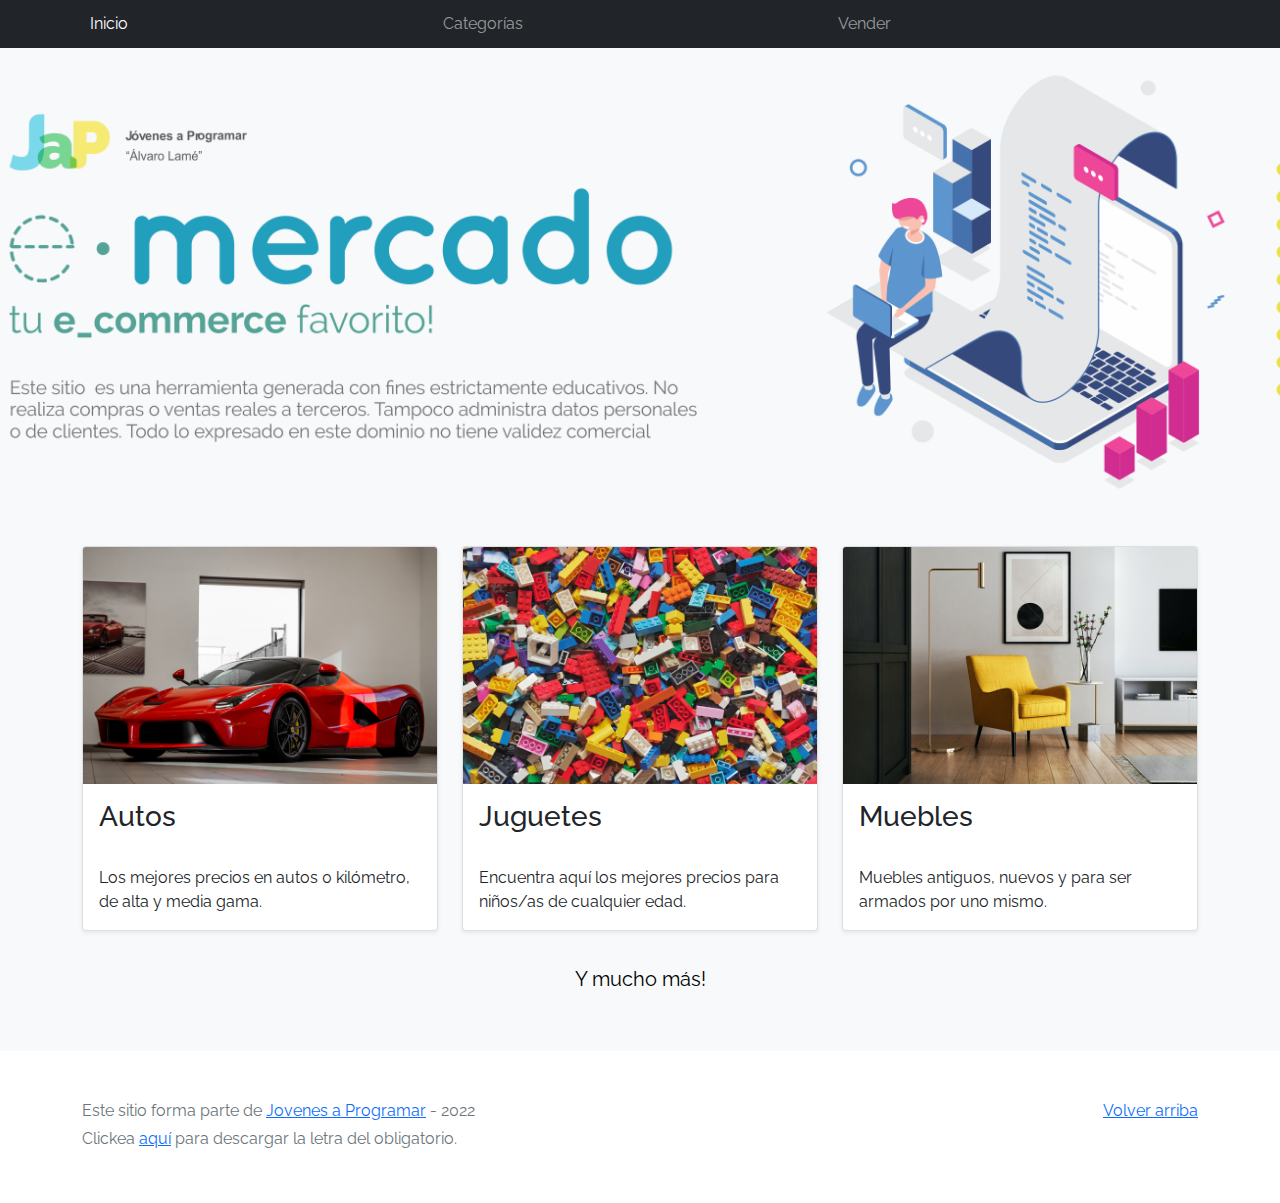
==== index.html @ 15d34edc "Added initial project's files" ====
<!DOCTYPE html>
<html lang="es">

<head>
  <meta http-equiv="Content-Type" content="text/html; charset=UTF-8">
  <meta name="viewport" content="width=device-width, initial-scale=1, shrink-to-fit=no">
  <title>eMercado - Todo lo que busques está aquí</title>

  <link href="https://fonts.googleapis.com/css?family=Raleway:300,300i,400,400i,700,700i,900,900i" rel="stylesheet">
  <link href="css/bootstrap.min.css" rel="stylesheet">
  <link href="css/styles.css" rel="stylesheet">
</head>

<body>
  <nav class="navbar navbar-expand-lg navbar-dark bg-dark p-1">
    <div class="container">
      <button class="navbar-toggler" type="button" data-bs-toggle="collapse" data-bs-target="#navbarNav"
        aria-controls="navbarNav" aria-expanded="false" aria-label="Toggle navigation">
        <span class="navbar-toggler-icon"></span>
      </button>
      <div class="collapse navbar-collapse" id="navbarNav">
        <ul class="navbar-nav w-100 justify-content-between">
          <li class="nav-item">
            <a class="nav-link active" href="index.html">Inicio</a>
          </li>
          <li class="nav-item">
            <a class="nav-link" href="categories.html">Categorías</a>
          </li>
          <li class="nav-item">
            <a class="nav-link" href="sell.html">Vender</a>
          </li>
          <li class="nav-item">
          </li>
        </ul>
      </div>
    </div>
  </nav>
  <main>
    <div class="jumbotron text-center"></div>
    <div class="album py-5 bg-light">
      <div class="container">
        <div class="row">
          <div class="col-md-4">
            <div class="card mb-4 shadow-sm custom-card cursor-active" id="autos">
              <img class="bd-placeholder-img card-img-top" src="img/cars_index.jpg"
                alt="Imgagen representativa de la categoría 'Autos'">
              <h3 class="m-3">Autos</h3>
              <div class="card-body">
                <p class="card-text">Los mejores precios en autos 0 kilómetro, de alta y media gama.</p>
              </div>
            </div>
          </div>
          <div class="col-md-4">
            <div class="card mb-4 shadow-sm custom-card cursor-active" id="juguetes">
              <img class="bd-placeholder-img card-img-top" src="img/toys_index.jpg"
                alt="Imgagen representativa de la categoría 'Juguetes'">
              <h3 class="m-3">Juguetes</h3>
              <div class="card-body">
                <p class="card-text">Encuentra aquí los mejores precios para niños/as de cualquier edad.</p>
              </div>
            </div>
          </div>
          <div class="col-md-4">
            <div class="card mb-4 shadow-sm custom-card cursor-active" id="muebles">
              <img class="bd-placeholder-img card-img-top" src="img/furniture_index.jpg"
                alt="Imgagen representativa de la categoría 'Muebles'">
              <h3 class="m-3">Muebles</h3>
              <div class="card-body">
                <p class="card-text">Muebles antiguos, nuevos y para ser armados por uno mismo.</p>
              </div>
            </div>
          </div>
        </div>
        <div class="row">
          <a class="btn btn-light btn-lg btn-block" href="categories.html">Y mucho más!</a>
        </div>
      </div>
    </div>
  </main>
  <footer class="text-muted">
    <div class="container">
      <p class="float-end">
        <a href="#">Volver arriba</a>
      </p>
      <p>Este sitio forma parte de <a href="https://jovenesaprogramar.edu.uy/" target="_blank">Jovenes a Programar</a> -
        2022</p>
      <p>Clickea <a target="_blank" href="Letra.pdf">aquí</a> para descargar la letra del obligatorio.</p>
    </div>
  </footer>
  <script src="js/bootstrap.bundle.min.js"></script>
  <script src="js/index.js"></script>
  <script src="js/init.js"></script>
</body>

</html>
---- css/styles.css ----
.jumbotron,
.card-body,
.container,
.site-header {
  font-family: 'Raleway', serif !important;
}

.jumbotron .display-4 {
  font-weight: bold;
}

nav a {
  text-decoration: none;
}

.bd-placeholder-img {
  font-size: 1.125rem;
  text-anchor: middle;
  -webkit-user-select: none;
  -moz-user-select: none;
  -ms-user-select: none;
  user-select: none;
}

@media (min-width: 768px) {
  .bd-placeholder-img-lg {
    font-size: 3.5rem;
  }
}

.jumbotron {
  height: 50vh;
  padding: 5em inherit;
  margin-bottom: 0;
  background-color: #53C0FB;
  background: url('../img/cover_back.png');
  background-size: cover;
  background-position: center;
  background-repeat: no-repeat;
  color: black;
  font-weight: bold;
}

@media (min-width: 768px) {
  .jumbotron {
    padding-top: 6rem;
    padding-bottom: 6rem;
  }
}

.jumbotron p:last-child {
  margin-bottom: 0;
}

.jumbotron-heading {
  font-weight: 300;
}

.jumbotron .container {
  max-width: 40rem;
  background-color: rgba(255, 255, 255, 0.5);
  border-radius: 10px;
  text-shadow: 1px 1px 2px grey;
}

.jumbotron .lead {
  font-size: 38px;
}

footer {
  padding-top: 3rem;
  padding-bottom: 3rem;
}

footer p {
  margin-bottom: .25rem;
}

.site-header a {
  color: white;
  transition: ease-in-out color .15s;
}

.site-header .dropdown-menu a {
  color: black;
}

.dropzone {
  border: 2px dashed #0087F7;
  border-radius: 5px;
  background: white;
}

.img-fit {
  max-height: 100%;
}

.alert {
  position: fixed;
  top: 80px;
  width: 50%;
  left: 50%;
  transform: translate(-50%, 0);
}

.lds-ring {
  display: inline-block;
  position: relative;
  width: 64px;
  height: 64px;
  top: 50%;
  left: 50%;
}

.cursor-active {
  cursor: pointer;
}

.left {
  float: left;
  padding: 4px;
  background-color: rgba(255, 255, 255, 0.5);
}

.lds-ring div {
  box-sizing: border-box;
  display: block;
  position: absolute;
  width: 51px;
  height: 51px;
  margin: 6px;
  border: 6px solid #fff;
  border-radius: 50%;
  animation: lds-ring 1.2s cubic-bezier(0.5, 0, 0.5, 1) infinite;
  border-color: #fff transparent transparent transparent;
}

.lds-ring div:nth-child(1) {
  animation-delay: -0.45s;
}

.lds-ring div:nth-child(2) {
  animation-delay: -0.3s;
}

.lds-ring div:nth-child(3) {
  animation-delay: -0.15s;
}

@keyframes lds-ring {
  0% {
    transform: rotate(0deg);
  }

  100% {
    transform: rotate(360deg);
  }
}

.signin {
  width: 100%;
  max-width: 330px;
  padding: 15px;
  margin: auto;
}

#spinner-wrapper {
  position: fixed;
  background-color: rgba(0, 0, 0, 0.5);
  width: 100%;
  height: 100%;
  top: 0;
  left: 0;
  z-index: 1021;
  display: none;
}

main {
  min-height: calc(100vh - 210px);
}

a.custom-card,
a.custom-card:hover {
  color: inherit;
  text-decoration: inherit;
}

.checked {
  color: orange;
}
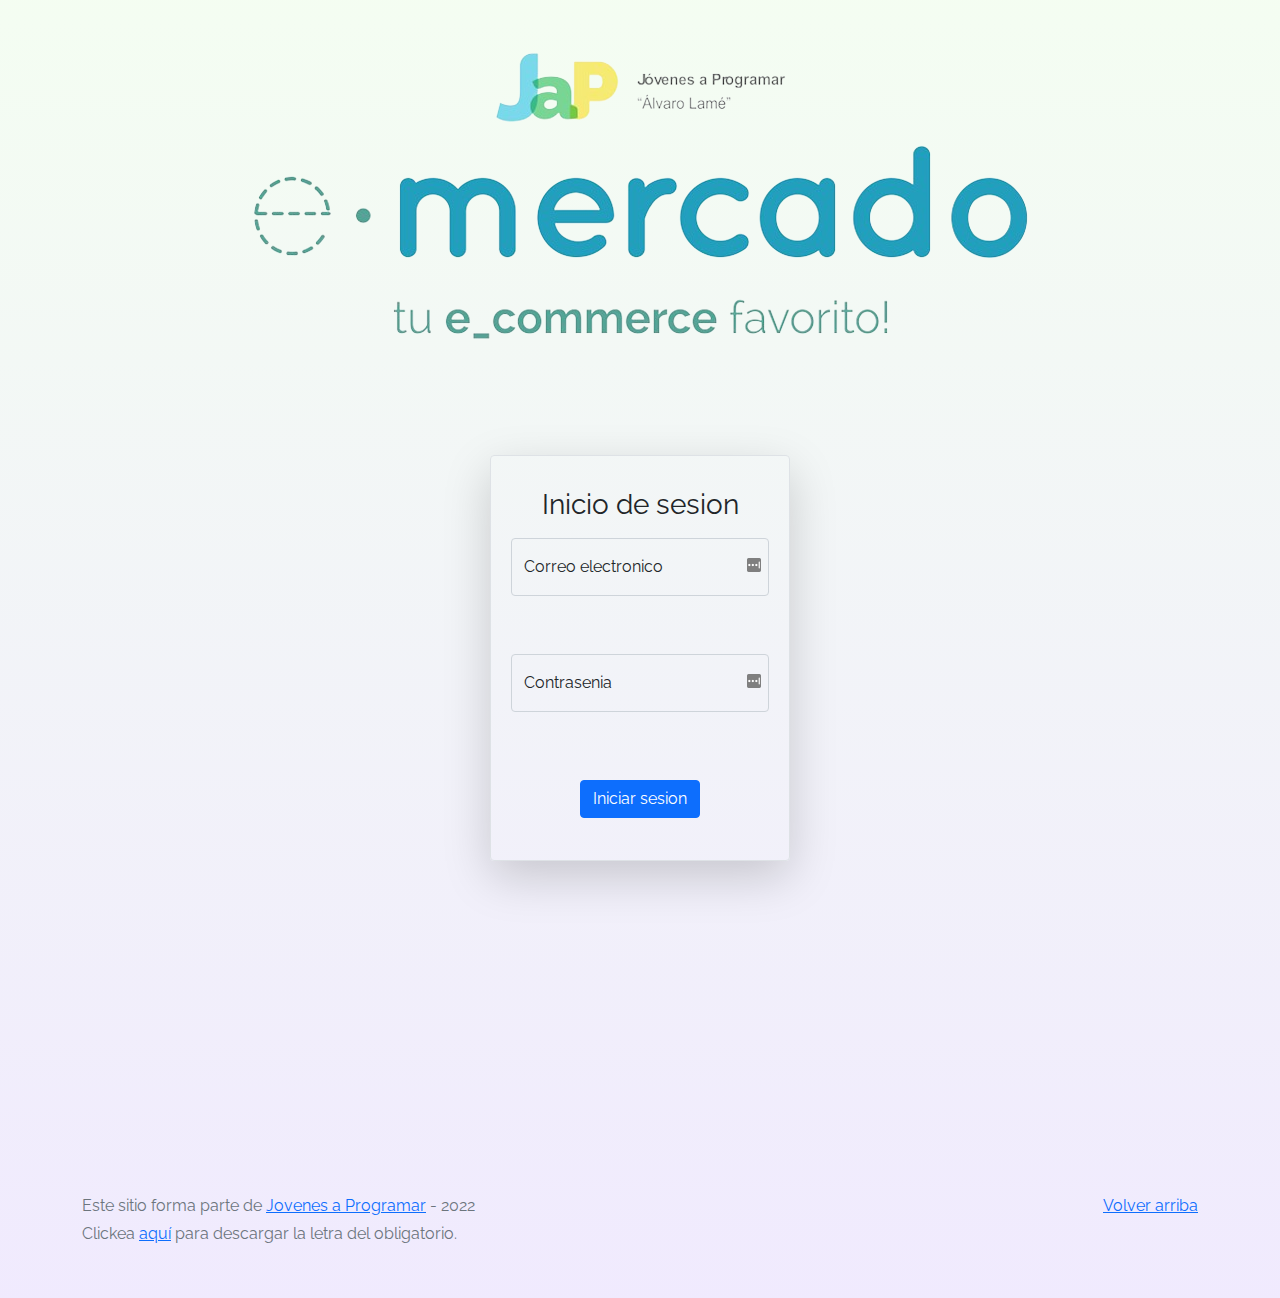
==== commit f83665b4: "Added login function, and now products show in product's page" ====
--- a/index.html
+++ b/index.html
@@ -89,7 +89,7 @@
   </footer>
   <script src="js/bootstrap.bundle.min.js"></script>
   <script src="js/index.js"></script>
-  <script src="js/init.js"></script>
+  <script src="js/login.js"></script>
 </body>
 
 </html>--- a/css/styles.css
+++ b/css/styles.css
@@ -187,4 +187,51 @@
 
 .checked {
   color: orange;
+}
+
+.form-signin {
+  max-width: 330px;
+  width: 100%;
+  padding: 15px;
+  margin: auto;
+  
+}
+
+
+.form-floating {
+  position: relative;
+  margin-bottom: 10px;
+}
+
+#login-button {
+  margin: 10px;
+}
+
+.form-floating > label {
+  top: 0;
+  left: 0;
+  height: 100%;
+  padding: 1rem .75rem;
+  pointer-events: none;
+  border: 1px solid transparent;
+  transform-origin: 0 0;
+  transition: opacity .1s ease-in-out,transform .1s ease-in-out;
+  
+}
+
+label {
+  display: inline-block;
+}
+
+.gradient-custom {
+  
+    /* fallback for old browsers */
+    background: #e4d9fd;
+  
+    /* Chrome 10-25, Safari 5.1-6 */
+    background: -webkit-linear-gradient(to top, rgba(228, 217, 253, 0.55), rgba(235, 252, 231, 0.55));
+  
+    /* W3C, IE 10+/ Edge, Firefox 16+, Chrome 26+, Opera 12+, Safari 7+ */
+    background: linear-gradient(to top, rgba(228, 217, 253, 0.55), rgba(235, 252, 231, 0.55))
+  
 }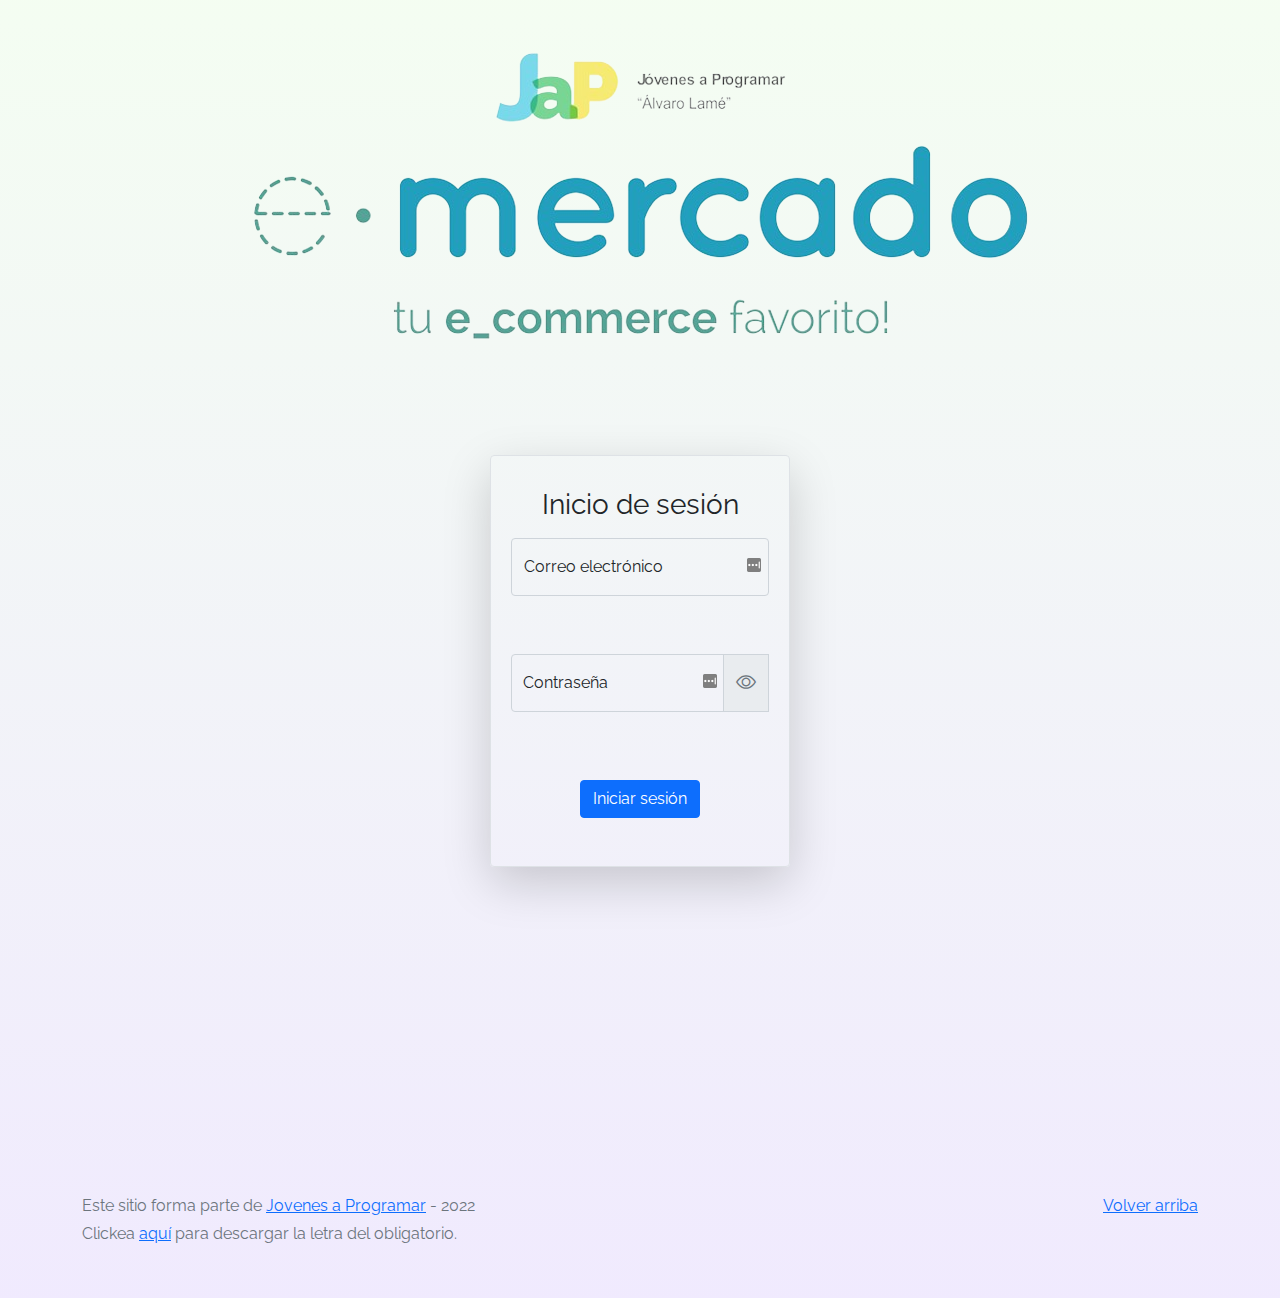
==== commit 7642fd70: "v0.2 - Added different types of products sort + search bar, first version of a small profile interfa" ====
--- a/index.html
+++ b/index.html
@@ -8,33 +8,106 @@
 
   <link href="https://fonts.googleapis.com/css?family=Raleway:300,300i,400,400i,700,700i,900,900i" rel="stylesheet">
   <link href="css/bootstrap.min.css" rel="stylesheet">
+  <link rel="stylesheet" href="https://cdn.jsdelivr.net/npm/bootstrap-icons@1.9.1/font/bootstrap-icons.css">
   <link href="css/styles.css" rel="stylesheet">
 </head>
 
 <body>
-  <nav class="navbar navbar-expand-lg navbar-dark bg-dark p-1">
-    <div class="container">
-      <button class="navbar-toggler" type="button" data-bs-toggle="collapse" data-bs-target="#navbarNav"
-        aria-controls="navbarNav" aria-expanded="false" aria-label="Toggle navigation">
-        <span class="navbar-toggler-icon"></span>
-      </button>
-      <div class="collapse navbar-collapse" id="navbarNav">
-        <ul class="navbar-nav w-100 justify-content-between">
-          <li class="nav-item">
-            <a class="nav-link active" href="index.html">Inicio</a>
-          </li>
-          <li class="nav-item">
-            <a class="nav-link" href="categories.html">Categorías</a>
-          </li>
-          <li class="nav-item">
-            <a class="nav-link" href="sell.html">Vender</a>
-          </li>
-          <li class="nav-item">
-          </li>
-        </ul>
+
+<!-- Navbar -->
+<nav class="navbar navbar-expand-lg navbar-dark bg-dark p-1" style="max-height: 55px;">
+  <div class="position-absolute top-0 start-0 ps-1 pt-1">
+    <img src="img/profile_images/img1.jpg" class="rounded-circle cursor-active" style="height: 100px; width: 100px;" data-bs-toggle="offcanvas" data-bs-target="#user-settings">
+  </div>
+  <div class="container overflow-show">
+    <button class="navbar-toggler" type="button" data-bs-toggle="collapse" data-bs-target="#navbarNav"
+      aria-controls="navbarNav" aria-expanded="false" aria-label="Toggle navigation">
+      <span class="navbar-toggler-icon"></span>
+    </button>
+    <div class="collapse navbar-collapse" id="navbarNav">
+      <ul class="navbar-nav w-100 justify-content-end" style="gap: 3em;">
+        <li class="nav-item">
+          <a class="nav-link active" href="index.html">Inicio</a>
+        </li>
+        <li class="nav-item">
+          <a class="nav-link" href="categories.html">Categorías</a>
+        </li>
+        <li class="nav-item">
+          <a class="nav-link" href="sell.html">Vender</a>
+        </li>
+      </ul>
+    </div>
+  </div>
+</nav>
+
+<!-- offcanvas (menu que se despliega del lado izquierdo)-->
+  <div class="offcanvas offcanvas-start bg-light" id="user-settings">
+    <div class="offcanvas-header align-items-start justify-content-center" id="user-settings-header">
+      <div class="offcanvas-image pt-2 position-absolute top-0 start-50 translate-middle-x">
+        <a href="my-profile.html"><img src="img/profile_images/img1.jpg" class="rounded-circle offcanvas-profile-img cursor-active" style="width: 175px; height: 175px;"></a>
+      </div>
+      <div class="offcanvas-button-close pb-2 me-3 mt-1 position-absolute top-0 end-0">
+        <button type="button" class="btn-close text-reset" data-bs-dismiss="offcanvas"></button>
       </div>
     </div>
-  </nav>
+    <div class="offcanvas-body text-center">
+      <h4 class="text-muted pb-3" id="user-email" style="padding-top: 200px;"></h2>
+        <div class="cart pt-3 border-top border-2"style="max-height: 50%;">
+          <div class="cart-header d-flex justify-content-center text-center" style="gap: 20px;">
+            <h3 class="py-3 text-center">Carrito </h3>
+              <i class="bi bi-cart" style="font-size: 40px;"></i>
+          </div>
+          <div class="cart-body overflow-auto shadow">
+            <div class="">
+              <h4 class="text-muted pt-4 position-absolute top-50 start-50 translate-middle-x text-justify">No se han encontrado productos en su carrito.</h4>
+            </div>
+            </div>
+        </div>
+        <div class="btn-group-vertical position-absolute bottom-0 start-60 translate-middle-x">
+          <button type="button" class="bottom btn btn-outline-primary mb-2" data-bs-toggle="modal" data-bs-target="#staticBackdrop">Opciones</button>
+          <button type="button" onclick="logOut()" class="bottom btn btn-outline-danger mb-2">Salir</button>
+        </div> 
+    </div>
+  </div>
+
+<!-- Modal de Opciones -->
+  <div class="modal fade" id="staticBackdrop" data-bs-backdrop="static" data-bs-keyboard="false" tabindex="-1" aria-labelledby="staticBackdropLabel" aria-hidden="true">
+    <div class="modal-dialog">
+      <div class="modal-content">
+  
+        <!-- Modal Header -->
+        <div class="modal-header text-center">
+          <h4 class="modal-title w-100">Opciones</h4>
+          <button type="button" class="btn-close" data-bs-dismiss="modal"></button>
+        </div>
+  
+        <!-- Modal body -->
+        <div class="modal-body">
+          <div class="first-option d-flex">
+            <h5 class="text-black pe-3 pt-2">Tema: </h5>
+            <div class="form-check form-switch form-control-lg justify-content-center">
+              <input class="form-check-input pt-3" type="checkbox" id="mySwitch" name="darkmode" value="yes" checked>
+            </div> 
+          </div>
+          <div class="second-option d-flex pt-1">
+            <h5 class="text-black pe-3 mt-1">Lenguaje: </h5>
+            <select class="form-select w-25">
+              <option>Espaniol</option>
+              <option>Ingles</option>
+            </select> 
+          </div>
+        </div>
+  
+        <!-- Modal footer -->
+        <div class="modal-footer justify-content-center">
+          <button type="button" class="btn btn-outline-danger" data-bs-dismiss="modal">Cerrar</button>
+        </div>
+  
+      </div>
+    </div>
+  </div>
+
+  <!-- Main content -->
   <main>
     <div class="jumbotron text-center"></div>
     <div class="album py-5 bg-light">
@@ -90,6 +163,7 @@
   <script src="js/bootstrap.bundle.min.js"></script>
   <script src="js/index.js"></script>
   <script src="js/login.js"></script>
+  <script src="js/init.js"></script>
 </body>
 
 </html>--- a/css/styles.css
+++ b/css/styles.css
@@ -234,4 +234,40 @@
     /* W3C, IE 10+/ Edge, Firefox 16+, Chrome 26+, Opera 12+, Safari 7+ */
     background: linear-gradient(to top, rgba(228, 217, 253, 0.55), rgba(235, 252, 231, 0.55))
   
+}
+
+.g_id_signin{
+  display: flex; /* or grid */
+  justify-content: center;
+  align-items: center;
+}
+
+.hover-overlay:hover {
+  box-shadow: 0 4px 8px 0 rgba(69, 187, 241, 0.19), 0 6px 20px 0 rgba(69, 187, 241, 0.19);
+}
+
+/* .offcanvas-image, .offcanvas-button-close {
+  padding-left: 75px;
+} */
+
+#user-settings-header {
+  padding: 0px !important;
+}
+
+.offcanvas-profile-img:hover {
+  box-shadow: 0 14px 18px 0 rgba(231, 152, 5, 0.19), 0 16px 20px 0 rgba(69, 187, 241, 0.19);
+  transition: all .3s ease-in-out;
+}
+
+.cart-text {
+  padding-top: 250px;
+}
+
+.cart-body {
+  max-height: 28.5rem;
+  min-height: 28.5rem;
+}
+
+.rating {
+  color: rgba(2, 47, 245, 0.979);
 }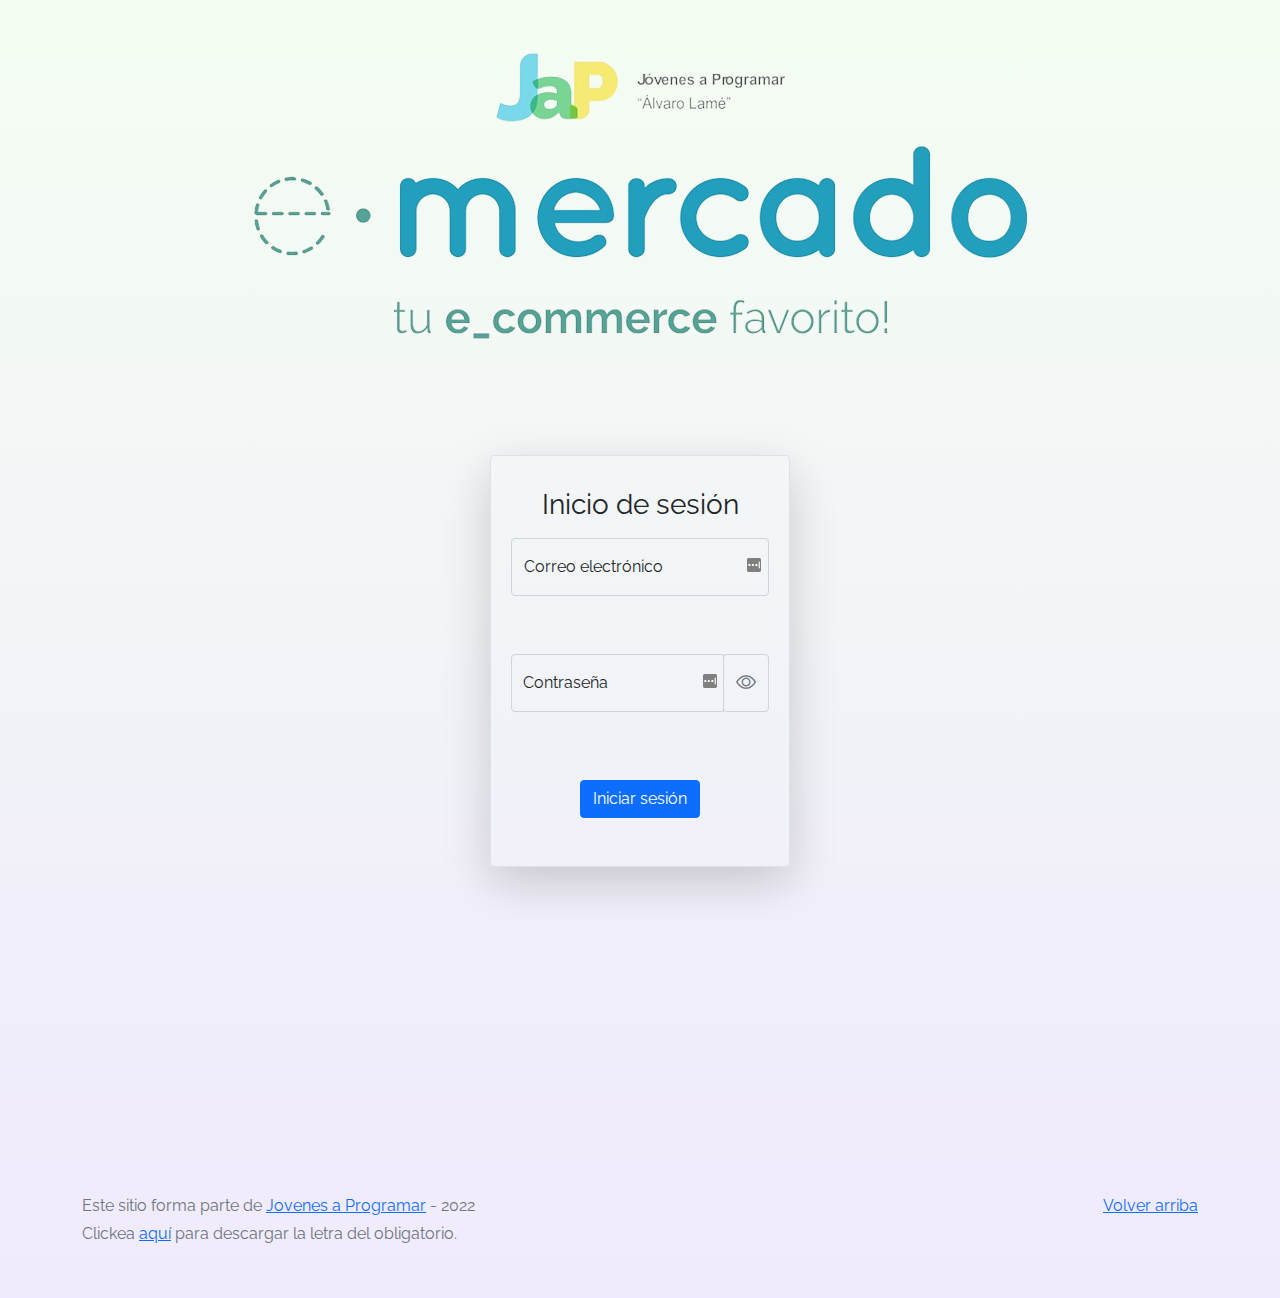
==== commit b20f6f1e: "v0.4 - Replaced offcanvas for a dropdown, small changes to web's appearance and added some functiona" ====
--- a/index.html
+++ b/index.html
@@ -15,60 +15,38 @@
 <body>
 
 <!-- Navbar -->
-<nav class="navbar navbar-expand-lg navbar-dark bg-dark p-1" style="max-height: 55px;">
-  <div class="position-absolute top-0 start-0 ps-1 pt-1">
-    <img src="img/profile_images/img1.jpg" class="rounded-circle cursor-active" style="height: 100px; width: 100px;" data-bs-toggle="offcanvas" data-bs-target="#user-settings">
-  </div>
+<nav class="navbar navbar-expand-lg navbar-dark bg-dark p-1 fixed-top" style="max-height: 55px;">
   <div class="container overflow-show">
     <button class="navbar-toggler" type="button" data-bs-toggle="collapse" data-bs-target="#navbarNav"
       aria-controls="navbarNav" aria-expanded="false" aria-label="Toggle navigation">
       <span class="navbar-toggler-icon"></span>
     </button>
     <div class="collapse navbar-collapse" id="navbarNav">
-      <ul class="navbar-nav w-100 justify-content-end" style="gap: 3em;">
+      <ul class="navbar-nav w-100 justify-content-end" style="gap: 1.5em;">
         <li class="nav-item">
-          <a class="nav-link active" href="index.html">Inicio</a>
+          <a class="nav-link" href="index.html"><i class="bi bi-house-fill"></i> Inicio</a>
         </li>
         <li class="nav-item">
-          <a class="nav-link" href="categories.html">Categorías</a>
+          <a class="nav-link" href="categories.html"><i class="bi bi-bag-fill"></i> Categorías</a>
         </li>
         <li class="nav-item">
-          <a class="nav-link" href="sell.html">Vender</a>
+          <a class="nav-link" href="sell.html"><i class="bi bi-tag-fill"></i> Vender</a>
+        </li>
+        <li class="nav-item">
+          <div class="dropdown">
+            <a class="nav-link cursor-active" id="user" data-bs-toggle="dropdown"></a>
+            <ul class="dropdown-menu bg-dark">
+              <li><a class="dropdown-item" href="my-profile.html"><i class="bi bi-person"></i> Perfil</a></li>
+              <li><a class="dropdown-item" href="cart.html"><i class="bi bi-cart"></i> Carrito  <span class="badge bg-primary float-end badge-cart" id="cart-items"></span></a></li>
+              <li><a class="dropdown-item cursor-active" data-bs-toggle="modal" data-bs-target="#staticBackdrop"><i class="bi bi-gear"></i> Opciones</a></li>
+              <li><a class="dropdown-item cursor-active" onclick="logOut()"><i class="bi bi-x-lg"></i> Salir</a></li>
+            </ul>
+          </div> 
         </li>
       </ul>
     </div>
   </div>
 </nav>
-
-<!-- offcanvas (menu que se despliega del lado izquierdo)-->
-  <div class="offcanvas offcanvas-start bg-light" id="user-settings">
-    <div class="offcanvas-header align-items-start justify-content-center" id="user-settings-header">
-      <div class="offcanvas-image pt-2 position-absolute top-0 start-50 translate-middle-x">
-        <a href="my-profile.html"><img src="img/profile_images/img1.jpg" class="rounded-circle offcanvas-profile-img cursor-active" style="width: 175px; height: 175px;"></a>
-      </div>
-      <div class="offcanvas-button-close pb-2 me-3 mt-1 position-absolute top-0 end-0">
-        <button type="button" class="btn-close text-reset" data-bs-dismiss="offcanvas"></button>
-      </div>
-    </div>
-    <div class="offcanvas-body text-center">
-      <h4 class="text-muted pb-3" id="user-email" style="padding-top: 200px;"></h2>
-        <div class="cart pt-3 border-top border-2"style="max-height: 50%;">
-          <div class="cart-header d-flex justify-content-center text-center" style="gap: 20px;">
-            <h3 class="py-3 text-center">Carrito </h3>
-              <i class="bi bi-cart" style="font-size: 40px;"></i>
-          </div>
-          <div class="cart-body overflow-auto shadow">
-            <div class="">
-              <h4 class="text-muted pt-4 position-absolute top-50 start-50 translate-middle-x text-justify">No se han encontrado productos en su carrito.</h4>
-            </div>
-            </div>
-        </div>
-        <div class="btn-group-vertical position-absolute bottom-0 start-60 translate-middle-x">
-          <button type="button" class="bottom btn btn-outline-primary mb-2" data-bs-toggle="modal" data-bs-target="#staticBackdrop">Opciones</button>
-          <button type="button" onclick="logOut()" class="bottom btn btn-outline-danger mb-2">Salir</button>
-        </div> 
-    </div>
-  </div>
 
 <!-- Modal de Opciones -->
   <div class="modal fade" id="staticBackdrop" data-bs-backdrop="static" data-bs-keyboard="false" tabindex="-1" aria-labelledby="staticBackdropLabel" aria-hidden="true">
@@ -84,16 +62,16 @@
         <!-- Modal body -->
         <div class="modal-body">
           <div class="first-option d-flex">
-            <h5 class="text-black pe-3 pt-2">Tema: </h5>
+            <h5 class="text-black pe-3 pt-2">Modo oscuro: </h5>
             <div class="form-check form-switch form-control-lg justify-content-center">
               <input class="form-check-input pt-3" type="checkbox" id="mySwitch" name="darkmode" value="yes" checked>
             </div> 
           </div>
           <div class="second-option d-flex pt-1">
-            <h5 class="text-black pe-3 mt-1">Lenguaje: </h5>
+            <h5 class="text-black pe-3 mt-1">Idioma: </h5>
             <select class="form-select w-25">
-              <option>Espaniol</option>
-              <option>Ingles</option>
+              <option>Español</option>
+              <option>Inglés</option>
             </select> 
           </div>
         </div>
@@ -108,7 +86,7 @@
   </div>
 
   <!-- Main content -->
-  <main>
+  <main class="pt-5">
     <div class="jumbotron text-center"></div>
     <div class="album py-5 bg-light">
       <div class="container">
--- a/css/styles.css
+++ b/css/styles.css
@@ -243,7 +243,7 @@
 }
 
 .hover-overlay:hover {
-  box-shadow: 0 4px 8px 0 rgba(69, 187, 241, 0.19), 0 6px 20px 0 rgba(69, 187, 241, 0.19);
+  box-shadow: 0 4px 8px 0 rgba(12, 14, 0, 0.19), 0 6px 20px 0 rgba(69, 187, 241, 0.19);
 }
 
 /* .offcanvas-image, .offcanvas-button-close {
@@ -269,5 +269,38 @@
 }
 
 .rating {
-  color: rgba(2, 47, 245, 0.979);
+  color: #0d6efd;
+}
+
+#content {
+  min-height: 400px;
+}
+
+.carousel-control-next-icon {
+  background-image: url("data:image/svg+xml,%3csvg xmlns='http://www.w3.org/2000/svg' viewBox='0 0 16 16' fill='%23008dff'%3e%3cpath d='M4.646 1.646a.5.5 0 0 1 .708 0l6 6a.5.5 0 0 1 0 .708l-6 6a.5.5 0 0 1-.708-.708L10.293 8 4.646 2.354a.5.5 0 0 1 0-.708z'/%3e%3c/svg%3e");
+}
+
+.carousel-control-prev-icon {
+  background-image: url("data:image/svg+xml,%3csvg xmlns='http://www.w3.org/2000/svg' viewBox='0 0 16 16' fill='%23008dff'%3e%3cpath d='M11.354 1.646a.5.5 0 0 1 0 .708L5.707 8l5.647 5.646a.5.5 0 0 1-.708.708l-6-6a.5.5 0 0 1 0-.708l6-6a.5.5 0 0 1 .708 0z'/%3e%3c/svg%3e");
+}
+
+.carousel-indicators [data-bs-target] {
+  background-color: #0087F7;
+}
+
+#relatedProduct-card:hover {
+  box-shadow: 0 4px 8px 0 rgba(12, 14, 0, 0.19), 0 6px 20px 0 rgba(69, 187, 241, 0.19);
+  scale: 1.1;
+}
+
+.category-link:hover {
+  border-bottom: 1px solid rgba(213,219,217,0.68);
+}
+
+.dropdown-item {
+  color: rgba(255,255,255,.55);
+}
+
+.btn-close {
+  background: transparent url("data:image/svg+xml,%3csvg xmlns='http://www.w3.org/2000/svg' viewBox='0 0 16 16' fill='%23f50a0e'%3e%3cpath d='M.293.293a1 1 0 011.414 0L8 6.586 14.293.293a1 1 0 111.414 1.414L9.414 8l6.293 6.293a1 1 0 01-1.414 1.414L8 9.414l-6.293 6.293a1 1 0 01-1.414-1.414L6.586 8 .293 1.707a1 1 0 010-1.414z'/%3e%3c/svg%3e") center/1em auto no-repeat;;
 }